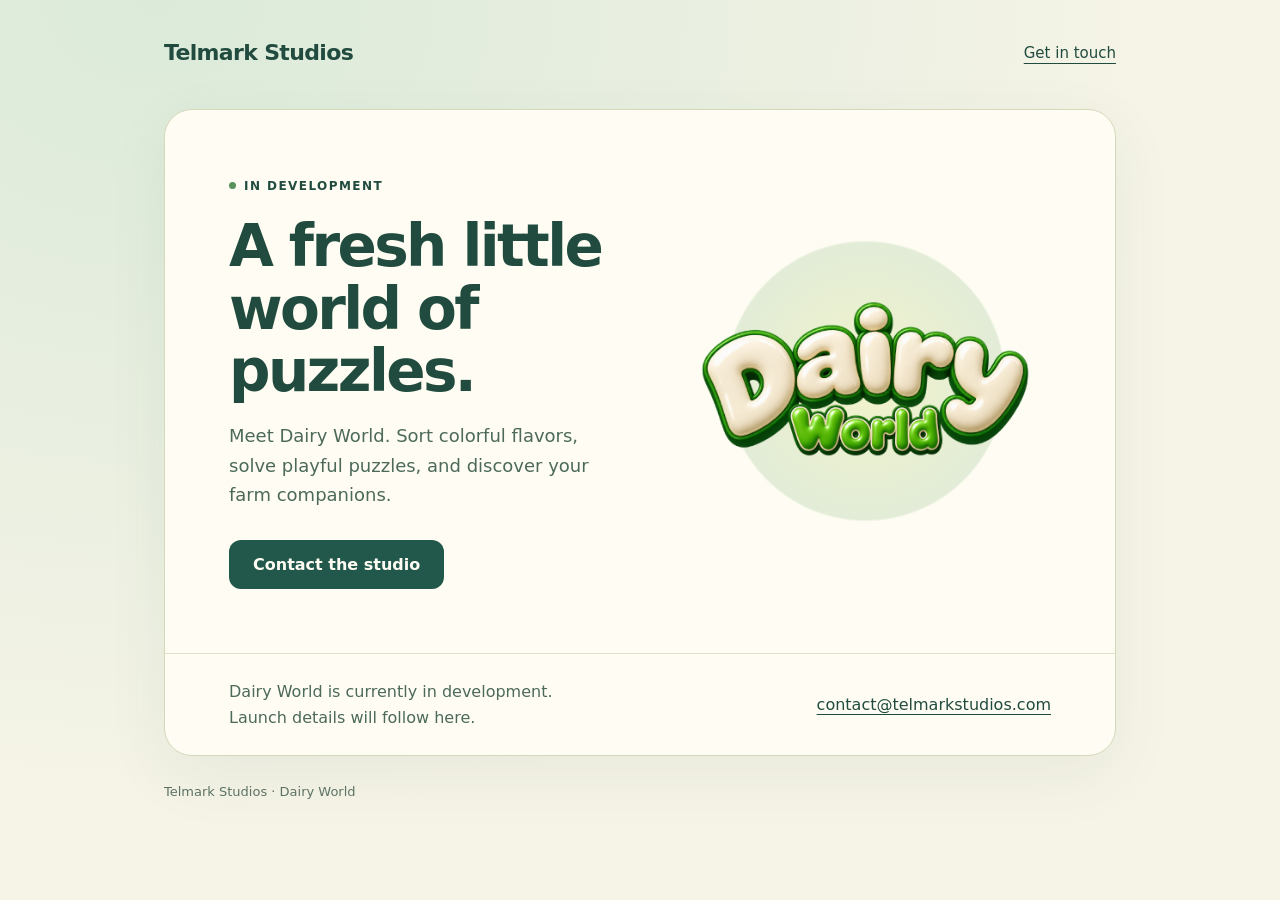
==== index.html @ b0a27222 "Reserve the correct logo aspect ratio" ====
<!doctype html>
<html lang="en">
<head>
  <meta charset="utf-8">
  <meta name="viewport" content="width=device-width, initial-scale=1">
  <meta name="description" content="Telmark Studios is creating Dairy World, a colorful liquid-sorting puzzle game. Get in touch for support and updates.">
  <meta name="theme-color" content="#21584b">
  <title>Telmark Studios · Dairy World</title>
  <link rel="icon" href="favicon.ico">
  <style>
    :root { color-scheme: light; font-family: ui-rounded, "Segoe UI", system-ui, sans-serif; color: #214b3f; background: #f6f4e7; }
    * { box-sizing: border-box; }
    body { margin: 0; min-height: 100svh; background: radial-gradient(ellipse at 12% 0, #dbead9, transparent 65%), #f6f4e7; }
    a { color: inherit; }
    a:focus-visible { outline: 3px solid #b76b1b; outline-offset: 5px; }
    .skip { position: absolute; left: 16px; top: -100px; padding: 12px; background: white; z-index: 1; }
    .skip:focus { top: 12px; }
    .shell { max-width: 1080px; margin: auto; padding: 28px clamp(20px, 5vw, 64px); }
    header { display: flex; flex-wrap: wrap; gap: 16px; align-items: center; justify-content: space-between; padding: 12px 0 44px; }
    .studio { font-weight: 800; letter-spacing: -.03em; font-size: 22px; text-decoration: none; }
    .contact-link { text-underline-offset: 5px; font-size: 15px; }
    main { overflow: hidden; background: #fffdf3; border: 1px solid #d6d8ba; border-radius: 28px; box-shadow: 0 20px 64px #214b3f10; }
    .hero { display: grid; grid-template-columns: 1.15fr 1fr; align-items: center; gap: 24px; padding: clamp(28px, 6vw, 64px); }
    .eyebrow { display: inline-flex; align-items: center; gap: 8px; font-weight: 700; font-size: 12px; letter-spacing: .12em; }
    .eyebrow::before { content: ""; width: 7px; height: 7px; border-radius: 50%; background: #59915d; }
    h1 { margin: 22px 0 18px; font-size: clamp(36px, 5.5vw, 58px); line-height: 1.08; letter-spacing: -.045em; font-weight: 800; }
    .intro { max-width: 34ch; font-size: 18px; line-height: 1.65; color: #4c695a; }
    .button { display: inline-block; margin-top: 12px; padding: 15px 24px; border-radius: 12px; background: #21584b; color: #fffdf3; text-decoration: none; font-weight: 700; }
    .button:hover { background: #143e34; }
    .art { display: grid; place-items: center; min-height: 300px; border-radius: 50%; background: radial-gradient(circle, #eff2cc 10%, #e2ecd7 58%, transparent 59%); }
    .art img { width: 100%; max-width: 330px; height: auto; display: block; }
    .details { border-top: 1px solid #e1e2c9; padding: 25px clamp(28px, 6vw, 64px); display: flex; align-items: center; justify-content: space-between; gap: 18px; flex-wrap: wrap; }
    .details p { margin: 0; line-height: 1.6; color: #4c695a; }
    .details a { overflow-wrap: anywhere; text-underline-offset: 4px; }
    footer { padding: 28px 0; font-size: 13px; color: #5c7364; }
    @media (max-width: 680px) {
      header { padding-bottom: 26px; }
      .hero { grid-template-columns: 1fr; gap: 8px; }
      .art { min-height: 210px; grid-row: 1; }
      .art img { max-width: 240px; }
      h1 { max-width: 12ch; }
    }
  </style>
</head>
<body>
  <a class="skip" href="#main">Skip to content</a>
  <div class="shell">
    <header>
      <a class="studio" href="./" aria-label="Telmark Studios home">Telmark Studios</a>
      <a class="contact-link" href="mailto:contact@telmarkstudios.com">Get in touch</a>
    </header>
    <main id="main">
      <section class="hero" aria-labelledby="game-heading">
        <div>
          <span class="eyebrow">IN DEVELOPMENT</span>
          <h1 id="game-heading">A fresh little world of puzzles.</h1>
          <p class="intro">Meet Dairy World. Sort colorful flavors, solve playful puzzles, and discover your farm companions.</p>
          <a class="button" href="mailto:contact@telmarkstudios.com">Contact the studio</a>
        </div>
        <div class="art"><img src="dairy-world-logo.webp" alt="Dairy World" width="330" height="165"></div>
      </section>
      <section class="details" aria-label="Development and support">
        <p>Dairy World is currently in development.<br>Launch details will follow here.</p>
        <a href="mailto:contact@telmarkstudios.com">contact@telmarkstudios.com</a>
      </section>
    </main>
    <footer>Telmark Studios · Dairy World</footer>
  </div>
</body>
</html>
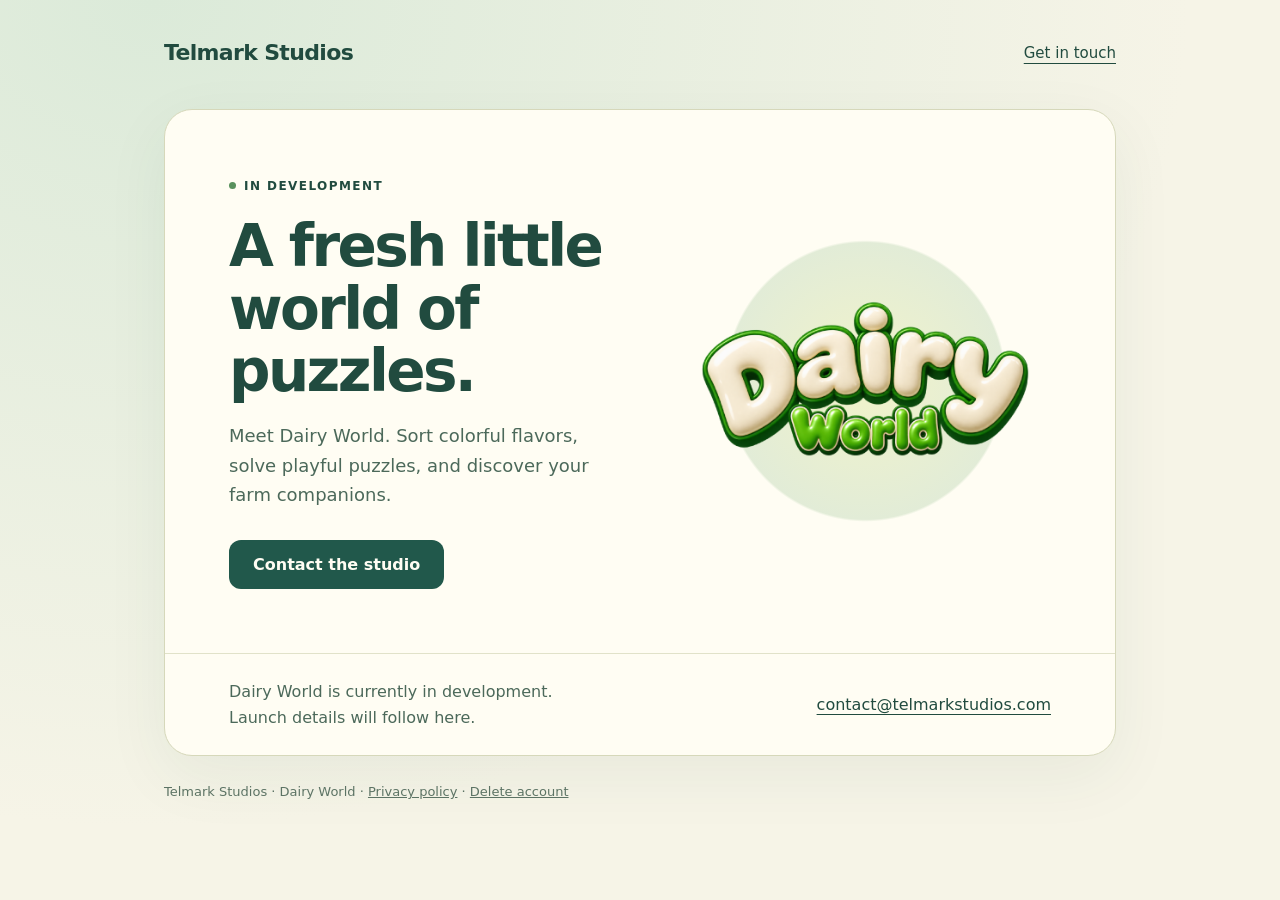
==== commit a52138d5: "Publish Dairy World privacy policy and account deletion resource" ====
--- a/index.html
+++ b/index.html
@@ -64,7 +64,7 @@
         <a href="mailto:contact@telmarkstudios.com">contact@telmarkstudios.com</a>
       </section>
     </main>
-    <footer>Telmark Studios · Dairy World</footer>
+    <footer>Telmark Studios · Dairy World · <a href="dairy-world/privacy/">Privacy policy</a> · <a href="dairy-world/delete-account/">Delete account</a></footer>
   </div>
 </body>
 </html>
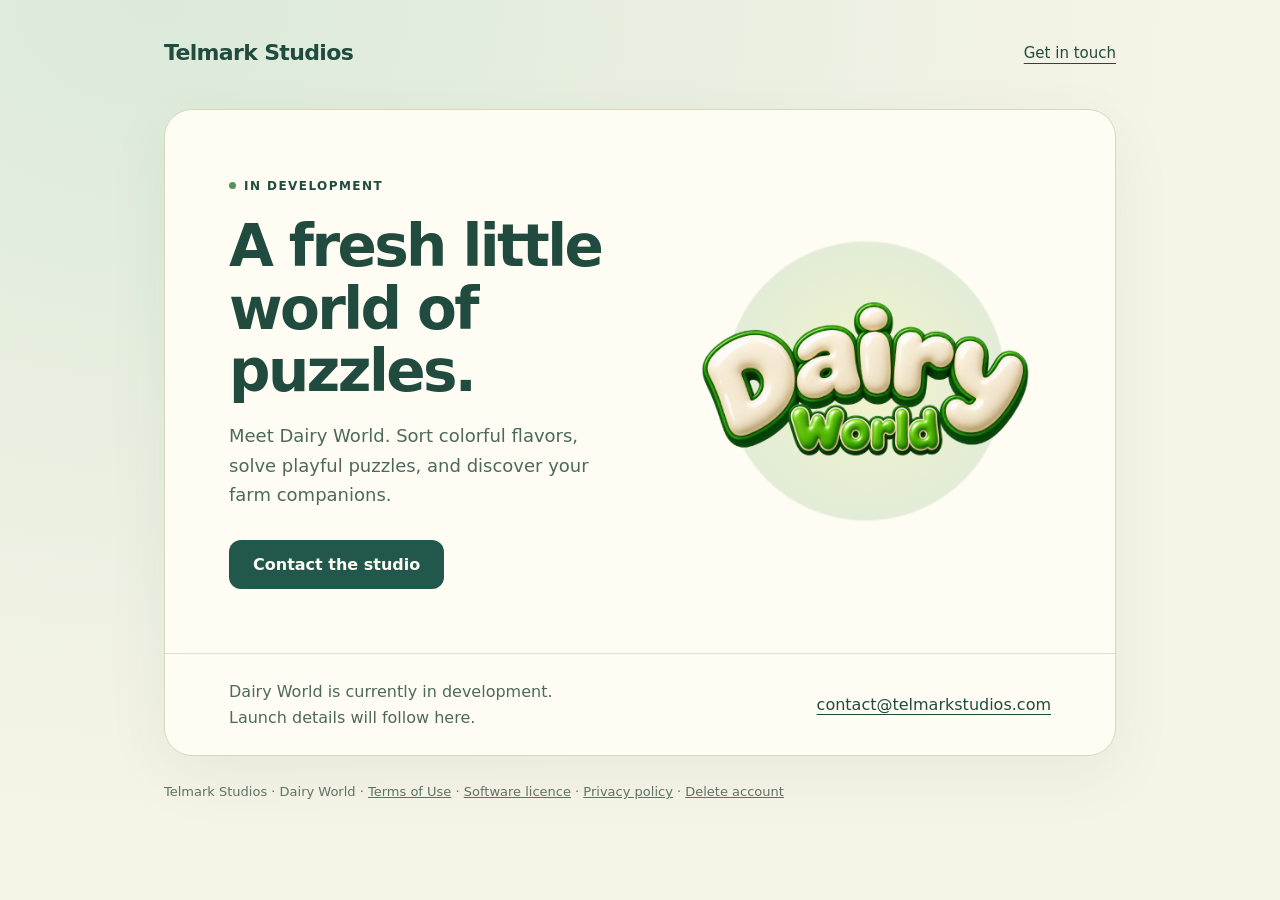
==== commit e1b43c99: "Publish Dairy World terms and software licence" ====
--- a/index.html
+++ b/index.html
@@ -64,7 +64,7 @@
         <a href="mailto:contact@telmarkstudios.com">contact@telmarkstudios.com</a>
       </section>
     </main>
-    <footer>Telmark Studios · Dairy World · <a href="dairy-world/privacy/">Privacy policy</a> · <a href="dairy-world/delete-account/">Delete account</a></footer>
+    <footer>Telmark Studios · Dairy World · <a href="dairy-world/terms/">Terms of Use</a> · <a href="dairy-world/eula/">Software licence</a> · <a href="dairy-world/privacy/">Privacy policy</a> · <a href="dairy-world/delete-account/">Delete account</a></footer>
   </div>
 </body>
 </html>
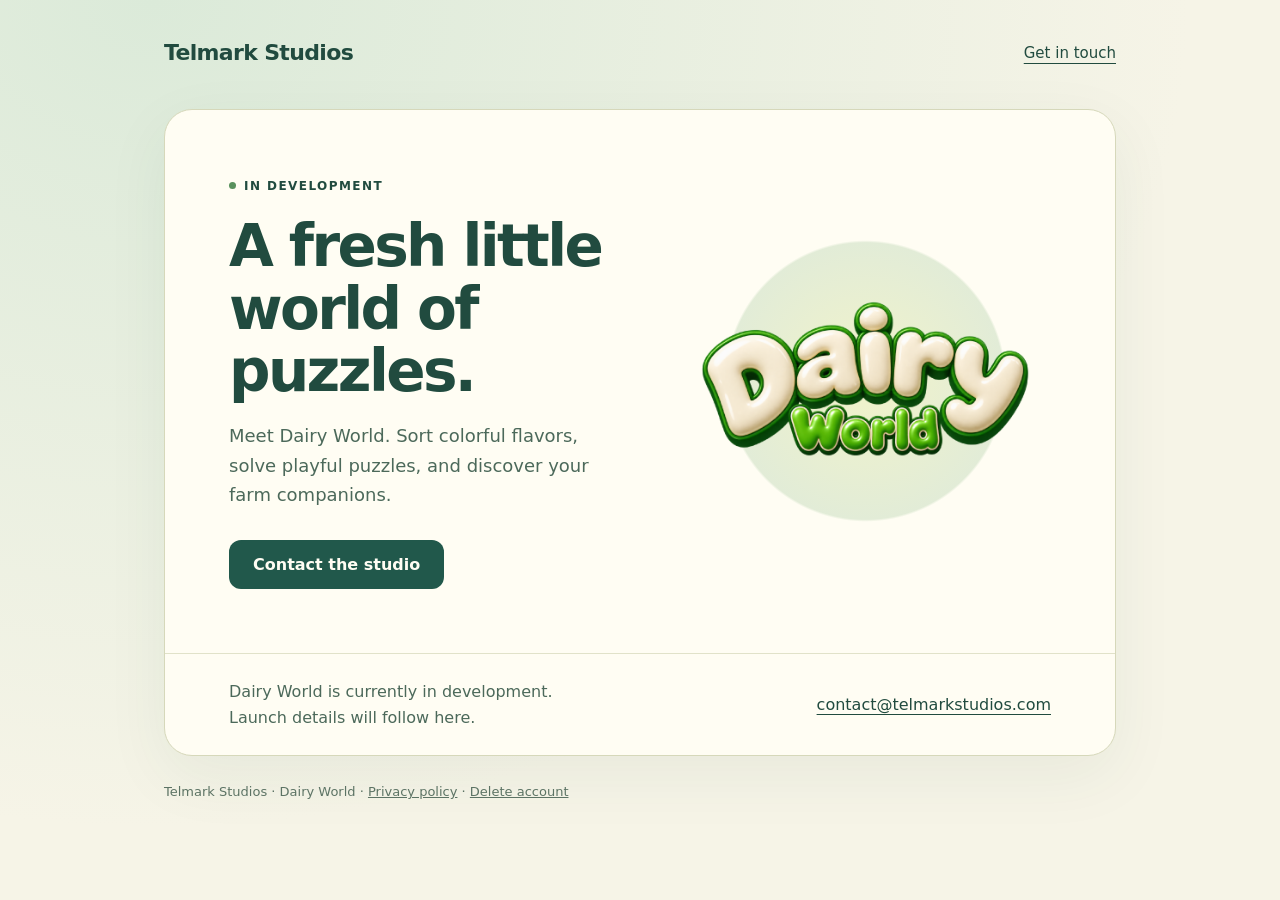
==== commit 48f6f263: "Revert "Merge pull request #1 from MarkusTeljomaa/feature/publish-game-terms" This reverts commit 5e" ====
--- a/index.html
+++ b/index.html
@@ -64,7 +64,7 @@
         <a href="mailto:contact@telmarkstudios.com">contact@telmarkstudios.com</a>
       </section>
     </main>
-    <footer>Telmark Studios · Dairy World · <a href="dairy-world/terms/">Terms of Use</a> · <a href="dairy-world/eula/">Software licence</a> · <a href="dairy-world/privacy/">Privacy policy</a> · <a href="dairy-world/delete-account/">Delete account</a></footer>
+    <footer>Telmark Studios · Dairy World · <a href="dairy-world/privacy/">Privacy policy</a> · <a href="dairy-world/delete-account/">Delete account</a></footer>
   </div>
 </body>
 </html>
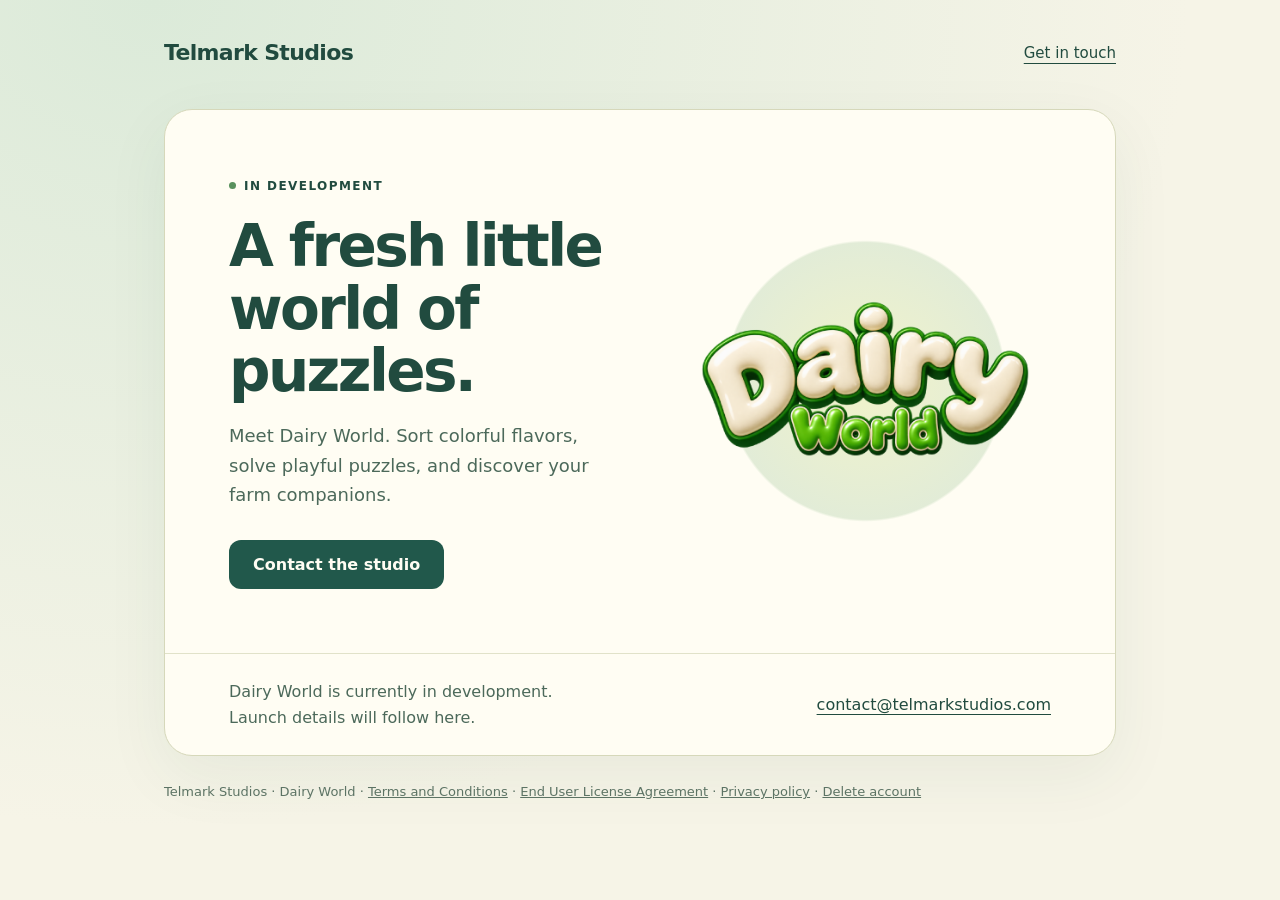
==== commit 272410d2: "Publish owner-approved Dairy World Terms and EULA v1.8" ====
--- a/index.html
+++ b/index.html
@@ -64,7 +64,7 @@
         <a href="mailto:contact@telmarkstudios.com">contact@telmarkstudios.com</a>
       </section>
     </main>
-    <footer>Telmark Studios · Dairy World · <a href="dairy-world/privacy/">Privacy policy</a> · <a href="dairy-world/delete-account/">Delete account</a></footer>
+    <footer>Telmark Studios · Dairy World · <a href="dairy-world/terms/">Terms and Conditions</a> · <a href="dairy-world/eula/">End User License Agreement</a> · <a href="dairy-world/privacy/">Privacy policy</a> · <a href="dairy-world/delete-account/">Delete account</a></footer>
   </div>
 </body>
 </html>
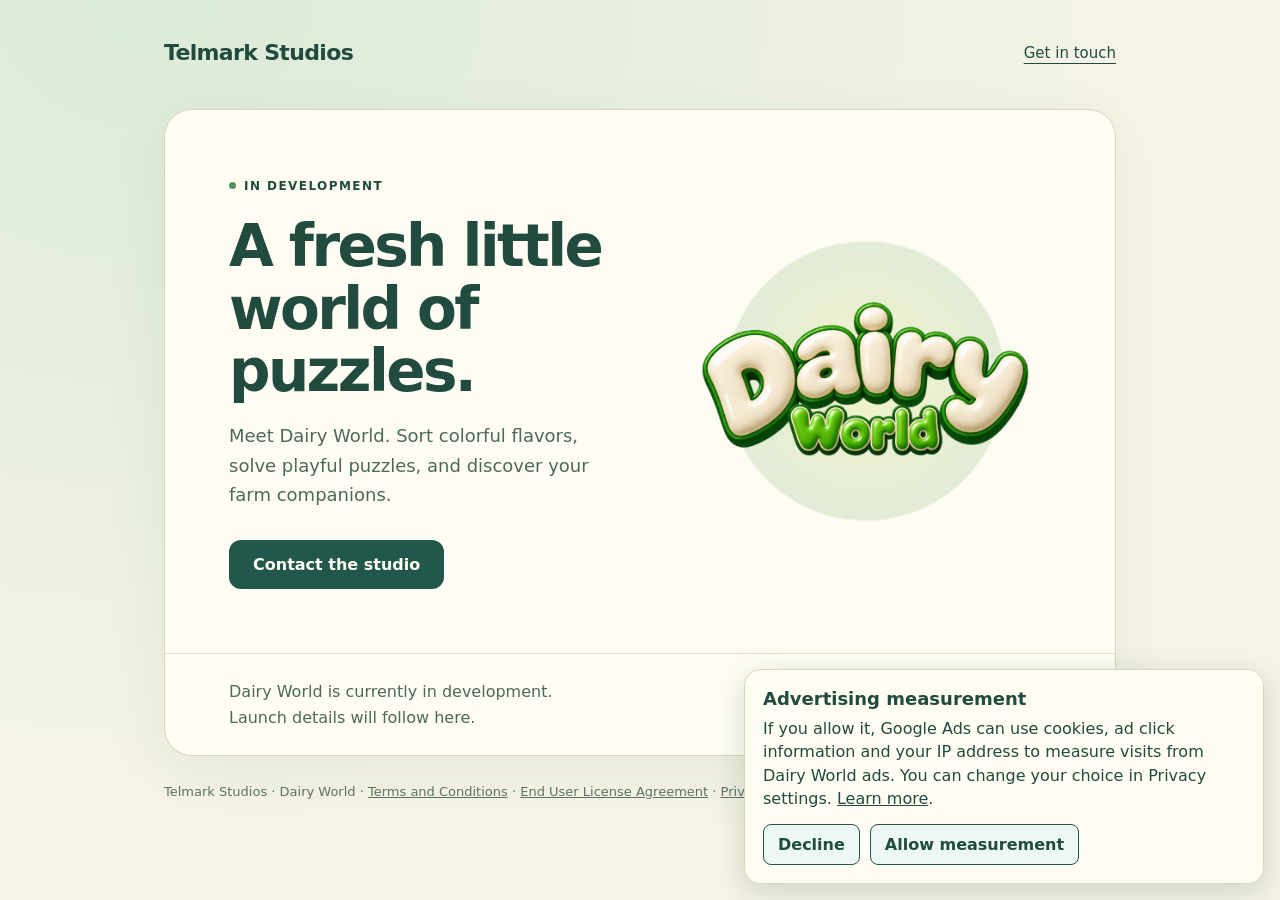
==== commit 9103b302: "New feature: Add consent-based Dairy World ad measurement" ====
--- a/index.html
+++ b/index.html
@@ -7,12 +7,13 @@
   <meta name="theme-color" content="#21584b">
   <title>Telmark Studios · Dairy World</title>
   <link rel="icon" href="favicon.ico">
+  <script src="ads-measurement.js" defer></script>
   <style>
     :root { color-scheme: light; font-family: ui-rounded, "Segoe UI", system-ui, sans-serif; color: #214b3f; background: #f6f4e7; }
     * { box-sizing: border-box; }
     body { margin: 0; min-height: 100svh; background: radial-gradient(ellipse at 12% 0, #dbead9, transparent 65%), #f6f4e7; }
     a { color: inherit; }
-    a:focus-visible { outline: 3px solid #b76b1b; outline-offset: 5px; }
+    :is(a, button):focus-visible { outline: 3px solid #b76b1b; outline-offset: 5px; }
     .skip { position: absolute; left: 16px; top: -100px; padding: 12px; background: white; z-index: 1; }
     .skip:focus { top: 12px; }
     .shell { max-width: 1080px; margin: auto; padding: 28px clamp(20px, 5vw, 64px); }
@@ -33,6 +34,12 @@
     .details p { margin: 0; line-height: 1.6; color: #4c695a; }
     .details a { overflow-wrap: anywhere; text-underline-offset: 4px; }
     footer { padding: 28px 0; font-size: 13px; color: #5c7364; }
+    .privacy-settings { background: none; border: 0; padding: 0; color: inherit; font: inherit; text-decoration: underline; cursor: pointer; }
+    .ad-consent { position: fixed; z-index: 2; inset: auto 16px 16px; max-width: 520px; max-height: calc(100dvh - 32px); overflow: auto; margin-left: auto; padding: 18px; border: 1px solid #d6d8ba; border-radius: 16px; background: #fffdf3; box-shadow: 0 8px 32px #214b3f30; }
+    .ad-consent h2 { margin: 0; font-size: 18px; }
+    .ad-consent p { margin: 8px 0 14px; line-height: 1.45; }
+    .consent-actions { display: flex; flex-wrap: wrap; gap: 10px; }
+    .consent-actions button { border: 1px solid #21584b; border-radius: 8px; background: #edf7f3; color: #214b3f; padding: 10px 14px; font: inherit; font-weight: 700; cursor: pointer; }
     @media (max-width: 680px) {
       header { padding-bottom: 26px; }
       .hero { grid-template-columns: 1fr; gap: 8px; }
@@ -64,7 +71,15 @@
         <a href="mailto:contact@telmarkstudios.com">contact@telmarkstudios.com</a>
       </section>
     </main>
-    <footer>Telmark Studios · Dairy World · <a href="dairy-world/terms/">Terms and Conditions</a> · <a href="dairy-world/eula/">End User License Agreement</a> · <a href="dairy-world/privacy/">Privacy policy</a> · <a href="dairy-world/delete-account/">Delete account</a></footer>
+    <footer>Telmark Studios · Dairy World · <a href="dairy-world/terms/">Terms and Conditions</a> · <a href="dairy-world/eula/">End User License Agreement</a> · <a href="dairy-world/privacy/">Privacy policy</a> · <a href="dairy-world/delete-account/">Delete account</a><span id="ad-settings-link" hidden> · <button type="button" class="privacy-settings" id="ad-settings" aria-controls="ad-consent" aria-expanded="false">Privacy settings</button></span></footer>
+    <section class="ad-consent" id="ad-consent" aria-labelledby="ad-consent-heading" hidden>
+      <h2 id="ad-consent-heading" tabindex="-1">Advertising measurement</h2>
+      <p>If you allow it, Google Ads can use cookies, ad click information and your IP address to measure visits from Dairy World ads. You can change your choice in Privacy settings. <a href="dairy-world/privacy/#website-measurement">Learn more</a>.</p>
+      <div class="consent-actions">
+        <button type="button" id="ad-decline">Decline</button>
+        <button type="button" id="ad-allow">Allow measurement</button>
+      </div>
+    </section>
   </div>
 </body>
 </html>
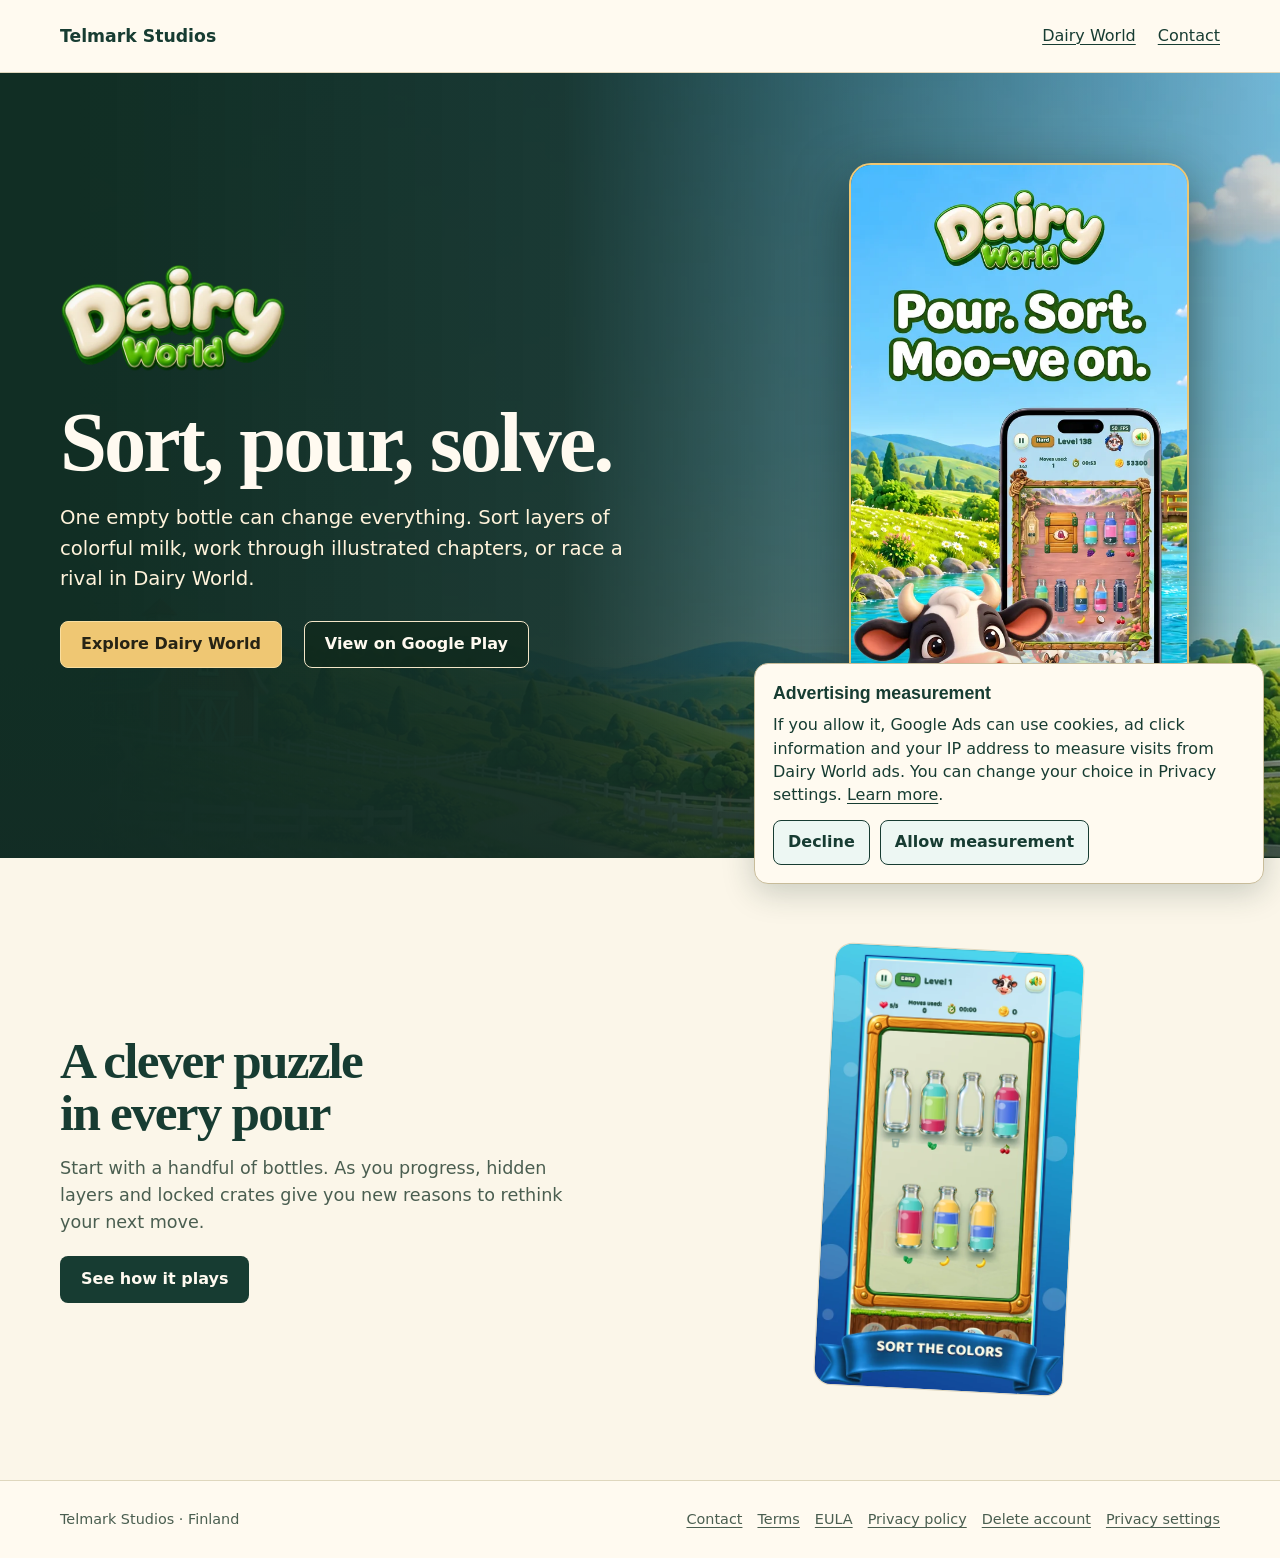
==== commit 483574e3: "New feature: Promote Dairy World on the studio website" ====
--- a/index.html
+++ b/index.html
@@ -3,83 +3,77 @@
 <head>
   <meta charset="utf-8">
   <meta name="viewport" content="width=device-width, initial-scale=1">
-  <meta name="description" content="Telmark Studios is creating Dairy World, a colorful liquid-sorting puzzle game. Get in touch for support and updates.">
-  <meta name="theme-color" content="#21584b">
   <title>Telmark Studios · Dairy World</title>
-  <link rel="icon" href="favicon.ico">
-  <script src="ads-measurement.js" defer></script>
-  <style>
-    :root { color-scheme: light; font-family: ui-rounded, "Segoe UI", system-ui, sans-serif; color: #214b3f; background: #f6f4e7; }
-    * { box-sizing: border-box; }
-    body { margin: 0; min-height: 100svh; background: radial-gradient(ellipse at 12% 0, #dbead9, transparent 65%), #f6f4e7; }
-    a { color: inherit; }
-    :is(a, button):focus-visible { outline: 3px solid #b76b1b; outline-offset: 5px; }
-    .skip { position: absolute; left: 16px; top: -100px; padding: 12px; background: white; z-index: 1; }
-    .skip:focus { top: 12px; }
-    .shell { max-width: 1080px; margin: auto; padding: 28px clamp(20px, 5vw, 64px); }
-    header { display: flex; flex-wrap: wrap; gap: 16px; align-items: center; justify-content: space-between; padding: 12px 0 44px; }
-    .studio { font-weight: 800; letter-spacing: -.03em; font-size: 22px; text-decoration: none; }
-    .contact-link { text-underline-offset: 5px; font-size: 15px; }
-    main { overflow: hidden; background: #fffdf3; border: 1px solid #d6d8ba; border-radius: 28px; box-shadow: 0 20px 64px #214b3f10; }
-    .hero { display: grid; grid-template-columns: 1.15fr 1fr; align-items: center; gap: 24px; padding: clamp(28px, 6vw, 64px); }
-    .eyebrow { display: inline-flex; align-items: center; gap: 8px; font-weight: 700; font-size: 12px; letter-spacing: .12em; }
-    .eyebrow::before { content: ""; width: 7px; height: 7px; border-radius: 50%; background: #59915d; }
-    h1 { margin: 22px 0 18px; font-size: clamp(36px, 5.5vw, 58px); line-height: 1.08; letter-spacing: -.045em; font-weight: 800; }
-    .intro { max-width: 34ch; font-size: 18px; line-height: 1.65; color: #4c695a; }
-    .button { display: inline-block; margin-top: 12px; padding: 15px 24px; border-radius: 12px; background: #21584b; color: #fffdf3; text-decoration: none; font-weight: 700; }
-    .button:hover { background: #143e34; }
-    .art { display: grid; place-items: center; min-height: 300px; border-radius: 50%; background: radial-gradient(circle, #eff2cc 10%, #e2ecd7 58%, transparent 59%); }
-    .art img { width: 100%; max-width: 330px; height: auto; display: block; }
-    .details { border-top: 1px solid #e1e2c9; padding: 25px clamp(28px, 6vw, 64px); display: flex; align-items: center; justify-content: space-between; gap: 18px; flex-wrap: wrap; }
-    .details p { margin: 0; line-height: 1.6; color: #4c695a; }
-    .details a { overflow-wrap: anywhere; text-underline-offset: 4px; }
-    footer { padding: 28px 0; font-size: 13px; color: #5c7364; }
-    .privacy-settings { background: none; border: 0; padding: 0; color: inherit; font: inherit; text-decoration: underline; cursor: pointer; }
-    .ad-consent { position: fixed; z-index: 2; inset: auto 16px 16px; max-width: 520px; max-height: calc(100dvh - 32px); overflow: auto; margin-left: auto; padding: 18px; border: 1px solid #d6d8ba; border-radius: 16px; background: #fffdf3; box-shadow: 0 8px 32px #214b3f30; }
-    .ad-consent h2 { margin: 0; font-size: 18px; }
-    .ad-consent p { margin: 8px 0 14px; line-height: 1.45; }
-    .consent-actions { display: flex; flex-wrap: wrap; gap: 10px; }
-    .consent-actions button { border: 1px solid #21584b; border-radius: 8px; background: #edf7f3; color: #214b3f; padding: 10px 14px; font: inherit; font-weight: 700; cursor: pointer; }
-    @media (max-width: 680px) {
-      header { padding-bottom: 26px; }
-      .hero { grid-template-columns: 1fr; gap: 8px; }
-      .art { min-height: 210px; grid-row: 1; }
-      .art img { max-width: 240px; }
-      h1 { max-width: 12ch; }
-    }
-  </style>
+  <meta name="description" content="Meet Dairy World, an Android bottle-sorting puzzle from Telmark Studios. Sort colorful layers, solve campaign puzzles and race a rival.">
+  <meta name="theme-color" content="#173c32">
+  <link rel="canonical" href="https://www.telmarkstudios.com/">
+  <meta property="og:type" content="website">
+  <meta property="og:url" content="https://www.telmarkstudios.com/">
+  <meta property="og:title" content="Telmark Studios · Dairy World">
+  <meta property="og:description" content="Meet Dairy World, an Android bottle-sorting puzzle from Telmark Studios. Sort colorful layers, solve campaign puzzles and race a rival.">
+  <meta property="og:image" content="https://www.telmarkstudios.com/dairy-world/assets/river-paddlers-poster.webp">
+  <meta property="og:image:alt" content="Dairy World artwork with a farm companion and a phone showing the game">
+  <link rel="icon" href="/favicon.ico">
+  <link rel="stylesheet" href="/site.css">
+  <script src="/ads-measurement.js" defer></script>
 </head>
 <body>
   <a class="skip" href="#main">Skip to content</a>
-  <div class="shell">
-    <header>
-      <a class="studio" href="./" aria-label="Telmark Studios home">Telmark Studios</a>
-      <a class="contact-link" href="mailto:contact@telmarkstudios.com">Get in touch</a>
-    </header>
-    <main id="main">
-      <section class="hero" aria-labelledby="game-heading">
-        <div>
-          <span class="eyebrow">IN DEVELOPMENT</span>
-          <h1 id="game-heading">A fresh little world of puzzles.</h1>
-          <p class="intro">Meet Dairy World. Sort colorful flavors, solve playful puzzles, and discover your farm companions.</p>
-          <a class="button" href="mailto:contact@telmarkstudios.com">Contact the studio</a>
+  <header class="site-header">
+    <div class="wrap header-row">
+      <a class="brand" href="/" aria-current="page">Telmark Studios</a>
+      <nav class="site-nav" aria-label="Main">
+        <a href="/dairy-world/">Dairy World</a>
+        <a href="mailto:contact@telmarkstudios.com">Contact</a>
+      </nav>
+    </div>
+  </header>
+  <main id="main">
+    <section class="hero">
+      <div class="wrap hero-grid">
+        <div class="hero-copy">
+          <img class="hero-logo" src="/dairy-world/assets/dairy-world-mark.webp" width="480" height="240" alt="Dairy World">
+          <h1>Sort, pour, solve.</h1>
+          <p>One empty bottle can change everything. Sort layers of colorful milk, work through illustrated chapters, or race a rival in Dairy World.</p>
+          <div class="actions">
+            <a class="button button-gold" href="/dairy-world/">Explore Dairy World</a>
+            <a class="button button-outline" href="https://play.google.com/store/apps/details?id=com.telmarkstudios.dairyworld">View on Google Play</a>
+          </div>
         </div>
-        <div class="art"><img src="dairy-world-logo.webp" alt="Dairy World" width="330" height="165"></div>
-      </section>
-      <section class="details" aria-label="Development and support">
-        <p>Dairy World is currently in development.<br>Launch details will follow here.</p>
-        <a href="mailto:contact@telmarkstudios.com">contact@telmarkstudios.com</a>
-      </section>
-    </main>
-    <footer>Telmark Studios · Dairy World · <a href="dairy-world/terms/">Terms and Conditions</a> · <a href="dairy-world/eula/">End User License Agreement</a> · <a href="dairy-world/privacy/">Privacy policy</a> · <a href="dairy-world/delete-account/">Delete account</a><span id="ad-settings-link" hidden> · <button type="button" class="privacy-settings" id="ad-settings" aria-controls="ad-consent" aria-expanded="false">Privacy settings</button></span></footer>
-    <section class="ad-consent" id="ad-consent" aria-labelledby="ad-consent-heading" hidden>
-      <h2 id="ad-consent-heading" tabindex="-1">Advertising measurement</h2>
-      <p>If you allow it, Google Ads can use cookies, ad click information and your IP address to measure visits from Dairy World ads. You can change your choice in Privacy settings. <a href="dairy-world/privacy/#website-measurement">Learn more</a>.</p>
-      <div class="consent-actions">
-        <button type="button" id="ad-decline">Decline</button>
-        <button type="button" id="ad-allow">Allow measurement</button>
+        <div class="hero-media">
+          <img src="/dairy-world/assets/river-paddlers-poster.webp" width="580" height="1039" fetchpriority="high" alt="Dairy World farm companion next to a phone showing a bottle-sorting board">
+        </div>
       </div>
     </section>
-  </div>
+    <section class="wrap site-section home-story">
+      <div>
+        <h2>A clever puzzle in every pour</h2>
+        <p class="section-copy">Start with a handful of bottles. As you progress, hidden layers and locked crates give you new reasons to rethink your next move.</p>
+        <a class="button button-green" href="/dairy-world/#gameplay">See how it plays</a>
+      </div>
+      <img src="/dairy-world/assets/game-sort.webp" width="560" height="996" loading="lazy" decoding="async" alt="Dairy World campaign puzzle with colored layers and empty bottles">
+    </section>
+  </main>
+  <footer class="site-footer">
+    <div class="wrap footer-row">
+      <span>Telmark Studios · Finland</span>
+      <nav class="footer-nav" aria-label="Support and legal">
+        <a href="mailto:contact@telmarkstudios.com">Contact</a>
+        <a href="/dairy-world/terms/">Terms</a>
+        <a href="/dairy-world/eula/">EULA</a>
+        <a href="/dairy-world/privacy/">Privacy policy</a>
+        <a href="/dairy-world/delete-account/">Delete account</a>
+        <span id="ad-settings-link" hidden><button type="button" class="privacy-settings" id="ad-settings" aria-controls="ad-consent" aria-expanded="false">Privacy settings</button></span>
+      </nav>
+    </div>
+  </footer>
+  <section class="ad-consent" id="ad-consent" aria-labelledby="ad-consent-heading" hidden>
+    <h2 id="ad-consent-heading" tabindex="-1">Advertising measurement</h2>
+    <p>If you allow it, Google Ads can use cookies, ad click information and your IP address to measure visits from Dairy World ads. You can change your choice in Privacy settings. <a href="/dairy-world/privacy/#website-measurement">Learn more</a>.</p>
+    <div class="consent-actions">
+      <button type="button" id="ad-decline">Decline</button>
+      <button type="button" id="ad-allow">Allow measurement</button>
+    </div>
+  </section>
 </body>
 </html>
--- a/site.css
+++ b/site.css
@@ -0,0 +1,104 @@
+:root {
+  color-scheme: light;
+  font-family: "Trebuchet MS", "Segoe UI", system-ui, sans-serif;
+  color: #173c32;
+  background: #fbf6e9;
+  --green: #173c32;
+  --green-deep: #112f26;
+  --cream: #fffaf0;
+  --muted: #4a5e50;
+  --gold: #efc773;
+  --line: #dfd7be;
+}
+
+*, *::before, *::after { box-sizing: border-box; }
+body { margin: 0; line-height: 1.55; }
+img { display: block; max-width: 100%; height: auto; }
+a { color: inherit; text-underline-offset: .2em; }
+a:focus-visible, button:focus-visible { outline: 3px solid #a75614; outline-offset: 4px; }
+[hidden] { display: none !important; }
+.skip { position: absolute; z-index: 5; left: 12px; top: 12px; transform: translateY(-150%); background: white; color: var(--green); padding: 10px 14px; }
+.skip:focus { transform: none; }
+.wrap { width: min(100% - 48px, 1160px); margin-inline: auto; }
+
+.site-header { border-bottom: 1px solid var(--line); background: var(--cream); }
+.header-row { min-height: 72px; display: flex; align-items: center; justify-content: space-between; gap: 16px; }
+.brand { font-weight: 900; font-size: 1.08rem; text-decoration: none; }
+.site-nav, .footer-nav, .actions { display: flex; align-items: center; flex-wrap: wrap; gap: 12px 22px; }
+.site-nav a, .footer-nav a { text-decoration-thickness: 1px; }
+.site-nav a[aria-current] { font-weight: 800; text-decoration-thickness: 2px; }
+
+.hero {
+  position: relative;
+  isolation: isolate;
+  color: var(--cream);
+  background-color: var(--green-deep);
+  background-image: linear-gradient(90deg, #112e24 6%, #132e25ed 44%, #1632252e 100%), url("dairy-world/assets/farm-landscape.webp");
+  background-position: center, 54% 58%;
+  background-size: cover;
+}
+.hero::after { content: ""; position: absolute; z-index: -1; inset: auto 0 0; height: 26%; background: linear-gradient(transparent, #132c25a8); }
+.hero-grid { display: grid; grid-template-columns: minmax(0, 1.25fr) minmax(0, .75fr); gap: clamp(28px, 7vw, 108px); align-items: center; padding-block: clamp(48px, 7vw, 96px); }
+.hero-logo { width: clamp(154px, 24vw, 226px); margin-bottom: 24px; }
+h1, h2, h3, p { margin: 0; }
+h1, h2 { font-family: Georgia, "Times New Roman", serif; font-weight: 700; line-height: 1.02; letter-spacing: -.035em; text-wrap: balance; }
+h1 { font-size: clamp(3rem, 6.6vw, 6.4rem); }
+h2 { font-size: clamp(2.1rem, 4vw, 3.6rem); }
+h3 { font-size: 1.22rem; line-height: 1.2; }
+.hero-copy > p { max-width: 47ch; margin-block: 17px 26px; font-size: clamp(1.05rem, 2vw, 1.23rem); color: #fff3db; }
+.hero-media { justify-self: center; width: min(100%, 340px); }
+.hero-media img { border-radius: 22px; border: 2px solid var(--gold); box-shadow: 0 20px 54px #0b211c9e; }
+.game-hero .hero-media { width: min(100%, 292px); }
+.button { min-height: 46px; display: inline-flex; align-items: center; justify-content: center; padding: 10px 20px; border: 1px solid transparent; border-radius: 8px; font-weight: 800; text-decoration: none; text-align: center; }
+.button:hover { text-decoration: underline; }
+.button-gold { background: var(--gold); color: #272415; border-color: #f9de9f; }
+.button-outline { border-color: #f3e6c8; color: var(--cream); background: #10281bbb; }
+.button-green { color: var(--cream); background: var(--green); }
+.hero a:focus-visible { outline-color: #fff1cb; }
+
+.site-section { padding-block: clamp(42px, 7vw, 94px); }
+.section-copy { max-width: 57ch; margin-top: 15px; color: var(--muted); font-size: 1.1rem; }
+.section-copy + .button { margin-top: 20px; }
+.home-story { display: grid; grid-template-columns: repeat(2, minmax(0, 1fr)); align-items: center; gap: clamp(20px, 6vw, 80px); }
+.home-story img { width: min(100%, 250px); justify-self: center; border: 1px solid var(--line); border-radius: 18px; transform: rotate(3deg); }
+.screens { display: grid; grid-template-columns: repeat(3, minmax(0, 1fr)); gap: clamp(16px, 3vw, 32px); margin: 30px 0 0; }
+.screen-card { overflow: hidden; display: flex; flex-direction: column; background: var(--cream); border: 1px solid var(--line); border-radius: 18px; }
+.screen-card img { width: 100%; }
+.screen-copy { padding: 18px; }
+.screen-copy p { color: var(--muted); margin-top: 8px; }
+.download { background: #e3eddd; border-block: 1px solid #cbdbc5; }
+.download-grid { display: grid; grid-template-columns: minmax(0, 1fr) auto; align-items: center; gap: 26px 60px; }
+.download .button { margin-top: 20px; }
+.qr { display: block; width: min(100%, 216px); justify-self: center; background: white; padding: 8px; border: 1px solid #c5d4bd; border-radius: 14px; }
+.qr img { width: 100%; border-radius: 8px; }
+
+.site-footer { border-top: 1px solid var(--line); color: var(--muted); background: var(--cream); font-size: .9rem; }
+.footer-row { display: flex; justify-content: space-between; align-items: baseline; flex-wrap: wrap; gap: 16px 30px; padding-block: 27px; }
+.footer-nav { gap: 8px 15px; }
+.privacy-settings { background: none; border: 0; padding: 0; color: inherit; font: inherit; text-decoration: underline; text-underline-offset: .2em; cursor: pointer; }
+.ad-consent { position: fixed; z-index: 3; inset: auto 16px 16px; max-width: 510px; max-height: calc(100dvh - 32px); overflow: auto; margin-left: auto; padding: 18px; border: 1px solid #c8bc9a; border-radius: 14px; background: var(--cream); box-shadow: 0 8px 32px #18332938; }
+.ad-consent h2 { font: 800 1.11rem/1.3 "Trebuchet MS", "Segoe UI", sans-serif; letter-spacing: normal; }
+.ad-consent p { margin: 8px 0 14px; line-height: 1.45; }
+.consent-actions { display: flex; flex-wrap: wrap; gap: 10px; }
+.consent-actions button { min-height: 44px; border: 1px solid var(--green); border-radius: 8px; background: #edf7f3; color: var(--green); padding: 9px 14px; font: inherit; font-weight: 700; cursor: pointer; }
+
+@media (max-width: 760px) {
+  .wrap { width: min(100% - 32px, 1160px); }
+  .hero { background-image: linear-gradient(180deg, #112e24 8%, #112e24e8 44%, #1632254d 100%), url("dairy-world/assets/farm-landscape.webp"); background-position: center, 62% center; }
+  .hero-grid { grid-template-columns: minmax(0, 1fr); padding-top: 36px; }
+  .hero-media { width: min(100%, 269px); }
+  .game-hero .hero-media { width: min(100%, 225px); }
+  .screens { grid-template-columns: repeat(2, minmax(0, 1fr)); }
+}
+@media (max-width: 510px) {
+  .header-row { min-height: 60px; }
+  .site-nav { gap: 7px 12px; font-size: .88rem; }
+  .home-story, .download-grid { grid-template-columns: minmax(0, 1fr); }
+  .home-story img { width: min(100%, 210px); }
+  .download .qr { justify-self: start; }
+}
+@media (max-width: 430px) {
+  .screens { grid-template-columns: minmax(0, 1fr); }
+  .screen-card { display: grid; grid-template-columns: minmax(0, .88fr) minmax(0, 1fr); align-items: center; }
+  .screen-copy { padding: 12px; }
+}
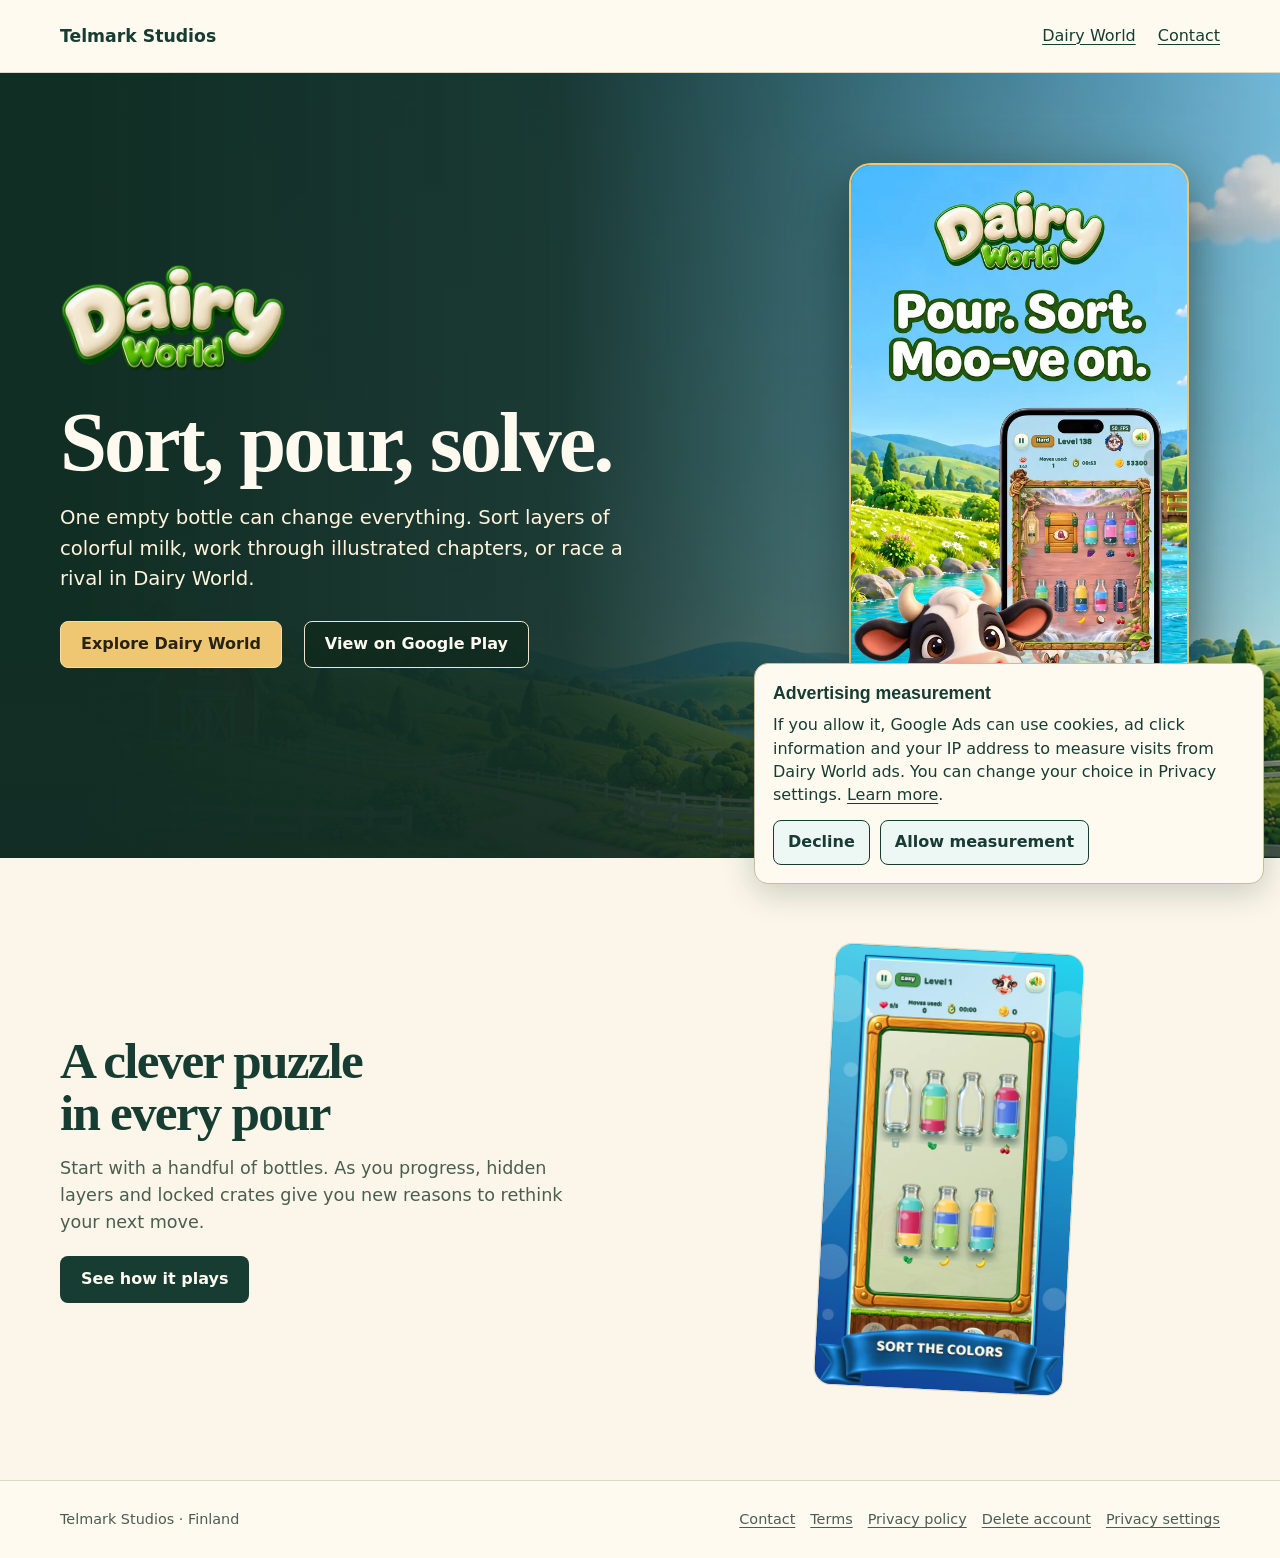
==== commit edf56773: "Updated feature: publish combined Dairy World Terms of Use" ====
--- a/index.html
+++ b/index.html
@@ -60,7 +60,6 @@
       <nav class="footer-nav" aria-label="Support and legal">
         <a href="mailto:contact@telmarkstudios.com">Contact</a>
         <a href="/dairy-world/terms/">Terms</a>
-        <a href="/dairy-world/eula/">EULA</a>
         <a href="/dairy-world/privacy/">Privacy policy</a>
         <a href="/dairy-world/delete-account/">Delete account</a>
         <span id="ad-settings-link" hidden><button type="button" class="privacy-settings" id="ad-settings" aria-controls="ad-consent" aria-expanded="false">Privacy settings</button></span>
